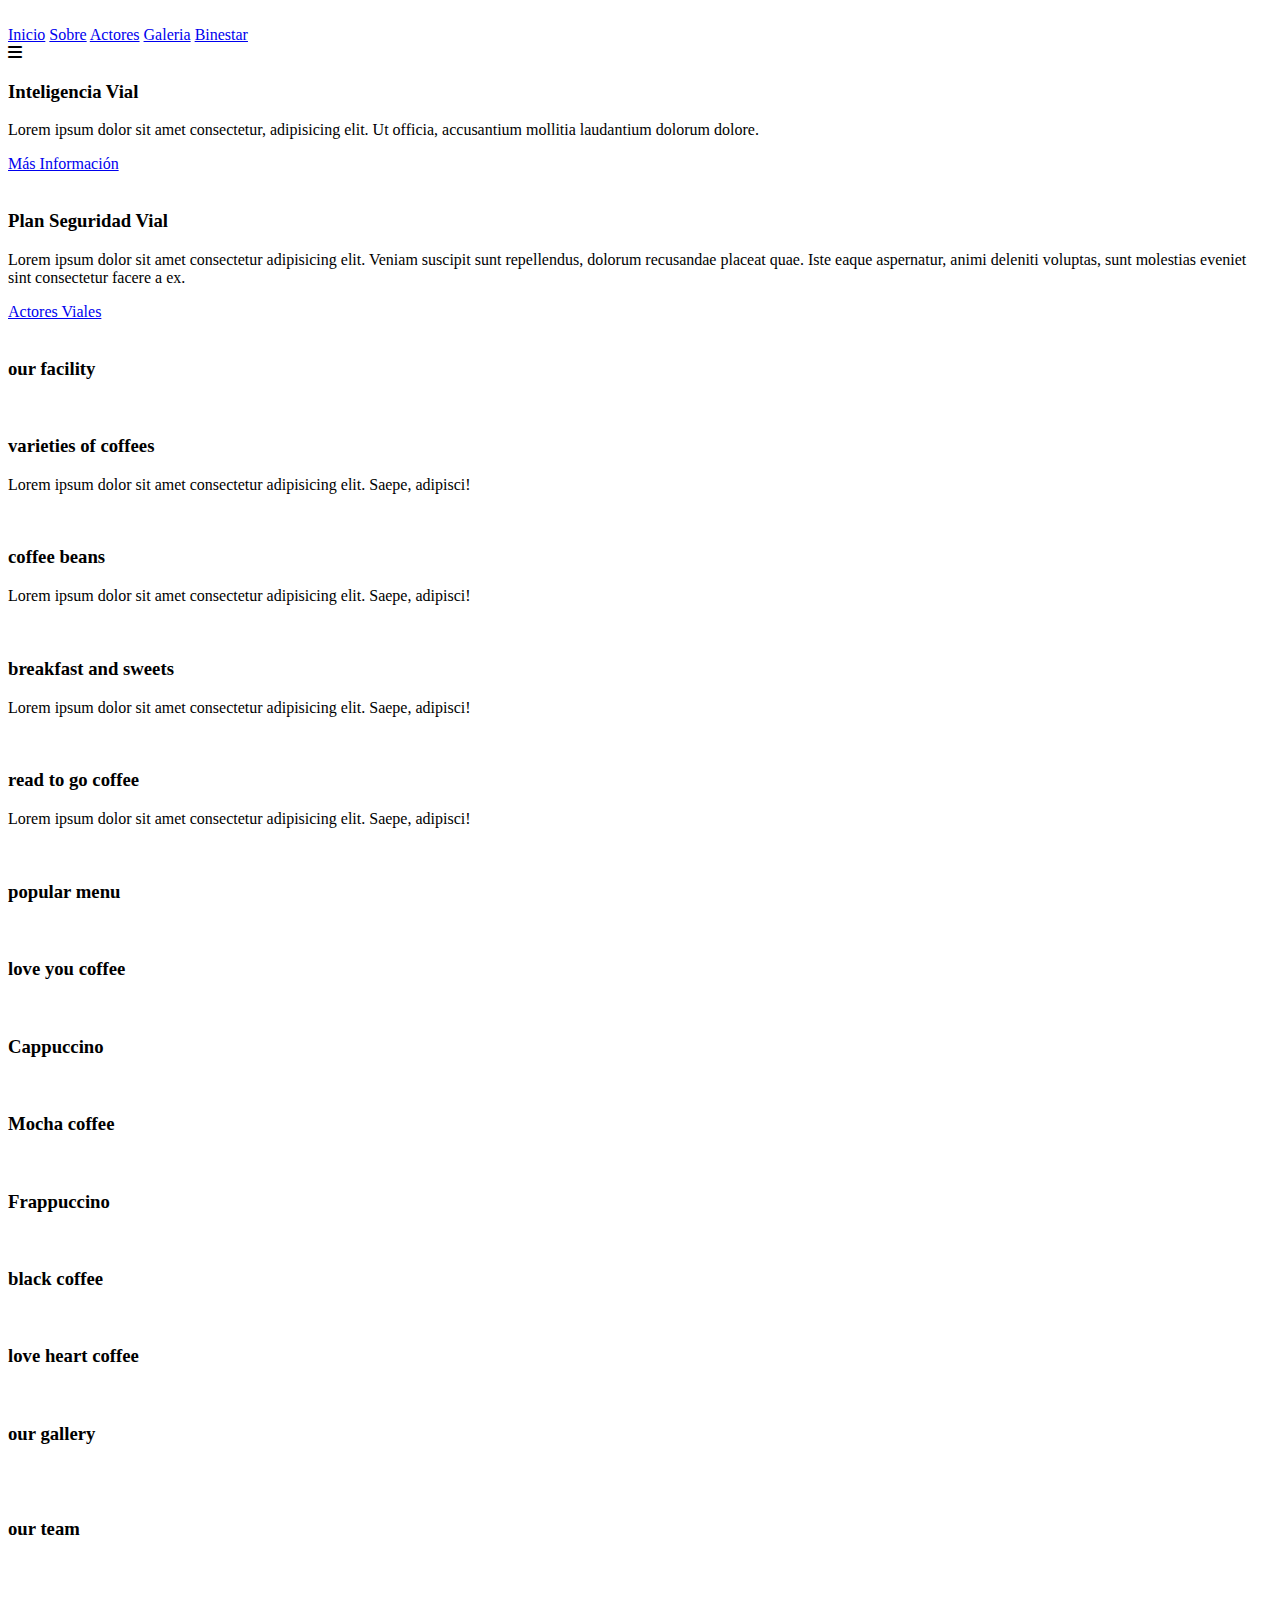
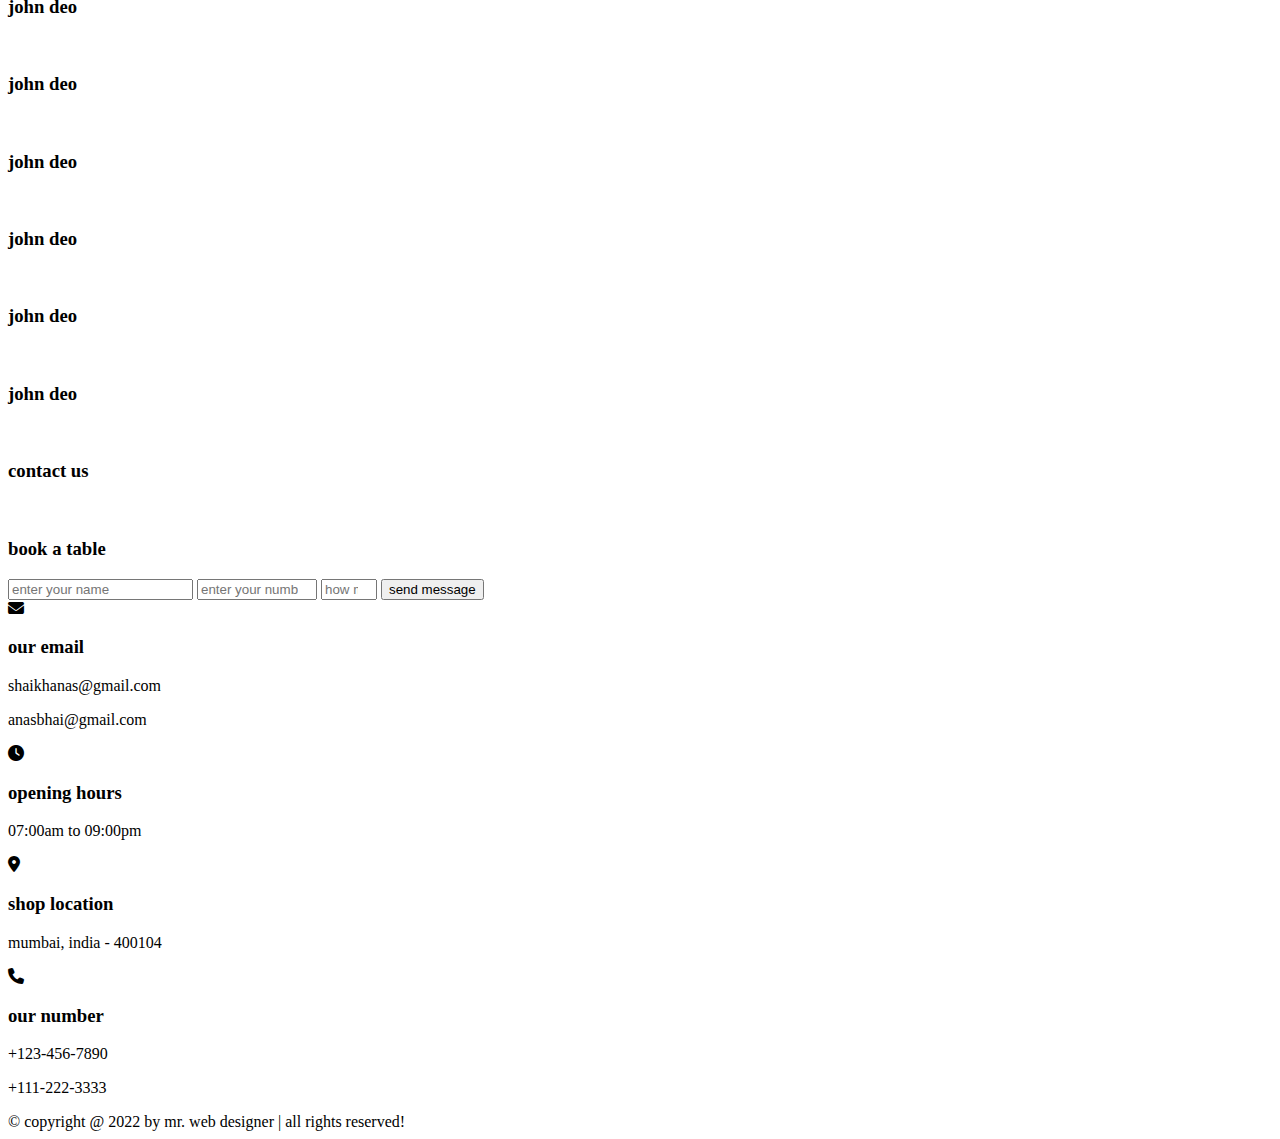
==== index.html @ 73ae0fb1 "Initial Comit" ====
<!DOCTYPE html>
<html lang="en">
<head>
   <meta charset="UTF-8">
   <meta http-equiv="X-UA-Compatible" content="IE=edge">
   <meta name="viewport" content="width=device-width, initial-scale=1.0">
   <title>Inteligencia Vial</title>

   <!-- font awesome cdn link  -->
   <link rel="stylesheet" href="https://cdnjs.cloudflare.com/ajax/libs/font-awesome/6.1.1/css/all.min.css">

   <!-- custom css file link  -->
   <link rel="stylesheet" href="estilos/style.css">

</head>
<body>
   
<!-- header section starts  -->

<header class="header">

   <section class="flex">

      <a href="#home" class="logo"><img src="imagenes/logo.png" alt=""></a>

      <nav class="navbar">
         <a href="#home">Inicio</a>
         <a href="#about">Sobre</a>
         <a href="#act">Actores</a>
         <a href="#gallery">Galeria</a>
         <a href="#bien">Binestar</a>
      </nav>

      <div id="menu-btn" class="fas fa-bars"></div>

   </section>

</header>

<!-- header section ends -->

<!-- home section starts  -->

<div class="home-bg">

   <section class="home" id="home">

      <div class="content">
         <h3>Inteligencia Vial</h3>
         <p>Lorem ipsum dolor sit amet consectetur, adipisicing elit. Ut officia, accusantium mollitia laudantium dolorum dolore.</p>
         <a href="#about" class="btn">Más Información</a>
      </div>

   </section>

</div>

<!-- home section ends -->

<!-- about section starts  -->

<section class="about" id="about">

   <div class="image">
      <img src="imagenes/about-img.svg" alt="">
   </div>

   <div class="content">
      <h3>Plan Seguridad Vial</h3>
      <p>Lorem ipsum dolor sit amet consectetur adipisicing elit. Veniam suscipit sunt repellendus, dolorum recusandae placeat quae. Iste eaque aspernatur, animi deleniti voluptas, sunt molestias eveniet sint consectetur facere a ex.</p>
      <a href="#menu" class="btn">Actores Viales</a>
   </div>

</section>

<!-- about section ends -->

<!-- facility section starts  -->

<section class="facility">

   <div class="heading">
      <img src="imagenes/heading-img.png" alt="">
      <h3>our facility</h3>
   </div>

   <div class="box-container">

      <div class="box">
         <img src="imagenes/icon-1.png" alt="">
         <h3>varieties of coffees</h3>
         <p>Lorem ipsum dolor sit amet consectetur adipisicing elit. Saepe, adipisci!</p>
      </div>

      <div class="box">
         <img src="imagenes/icon-2.png" alt="">
         <h3>coffee beans</h3>
         <p>Lorem ipsum dolor sit amet consectetur adipisicing elit. Saepe, adipisci!</p>
      </div>

      <div class="box">
         <img src="imagenes/icon-3.png" alt="">
         <h3>breakfast and sweets</h3>
         <p>Lorem ipsum dolor sit amet consectetur adipisicing elit. Saepe, adipisci!</p>
      </div>

      <div class="box">
         <img src="imagenes/icon-4.png" alt="">
         <h3>read to go coffee</h3>
         <p>Lorem ipsum dolor sit amet consectetur adipisicing elit. Saepe, adipisci!</p>
      </div>

   </div>

</section>

<!-- facility section ends -->

<!-- menu section starts  -->

<section class="menu" id="act">

   <div class="heading">
      <img src="imagenes/heading-img.png" alt="">
      <h3>popular menu</h3>
   </div>

   <div class="box-container">

      <div class="box">
         <img src="imagenes/menu-1.png" alt="">
         <h3>love you coffee</h3>
      </div>

      <div class="box">
         <img src="imagenes/menu-2.png" alt="">
         <h3>Cappuccino</h3>
      </div>

      <div class="box">
         <img src="imagenes/menu-3.png" alt="">
         <h3>Mocha coffee</h3>
      </div>

      <div class="box">
         <img src="imagenes/menu-4.png" alt="">
         <h3>Frappuccino</h3>
      </div>

      <div class="box">
         <img src="imagenes/menu-5.png" alt="">
         <h3>black coffee</h3>
      </div>

      <div class="box">
         <img src="imagenes/menu-6.png" alt="">
         <h3>love heart coffee</h3>
      </div>

   </div>

</section>

<!-- menu section ends -->

<!-- gallery section starts  -->

<section class="gallery" id="gallery">

   <div class="heading">
      <img src="imagenes/heading-img.png" alt="">
      <h3>our gallery</h3>
   </div>

   <div class="box-container">
      <img src="imagenes/gallery-1.webp" alt="">
      <img src="imagenes/gallery-2.webp" alt="">
      <img src="imagenes/gallery-3.webp" alt="">
      <img src="imagenes/gallery-4.webp" alt="">
      <img src="imagenes/gallery-5.webp" alt="">
      <img src="imagenes/gallery-6.webp" alt="">
   </div>

</section>

<!-- gallery section ends -->

<!-- team section starts  -->

<section class="team" id="bien">

   <div class="heading">
      <img src="imagenes/heading-img.png" alt="">
      <h3>our team</h3>
   </div>

   <div class="box-container">

      <div class="box">
         <img src="imagenes/our-team-1.jpg" alt="">
         <h3>john deo</h3>
      </div>
      <div class="box">
         <img src="imagenes/our-team-2.jpg" alt="">
         <h3>john deo</h3>
      </div>
      <div class="box">
         <img src="imagenes/our-team-3.jpg" alt="">
         <h3>john deo</h3>
      </div>
      <div class="box">
         <img src="imagenes/our-team-4.jpg" alt="">
         <h3>john deo</h3>
      </div>
      <div class="box">
         <img src="imagenes/our-team-5.jpg" alt="">
         <h3>john deo</h3>
      </div>
      <div class="box">
         <img src="imagenes/our-team-6.jpg" alt="">
         <h3>john deo</h3>
      </div>

   </div>

</section>

<!-- team section ends -->

<!-- contact section starts  -->

<section class="contact" id="contact">

   <div class="heading">
      <img src="imagenes/heading-img.png" alt="">
      <h3>contact us</h3>
   </div>

   <div class="row">

      <div class="image">
         <img src="imagenes/contact-img.svg" alt="">
      </div>

      <form action="" method="post">
         <h3>book a table</h3>
         <input type="text" name="name" required class="box" maxlength="20" placeholder="enter your name">
         <input type="number" name="number" required class="box" maxlength="20" placeholder="enter your number" min="0" max="9999999999" onkeypress="if(this.value.length == 10) return false">
         <input type="number" name="guests" required class="box" maxlength="20" placeholder="how many guests" min="0" max="99" onkeypress="if(this.value.length == 2) return false">
         <input type="submit" name="send" value="send message" class="btn">
      </form>

   </div>

</section>

<!-- contact section ends -->

<!-- footer section starts  -->

<section class="footer">

   <div class="box-container">

      <div class="box">
         <i class="fas fa-envelope"></i>
         <h3>our email</h3>
         <p>shaikhanas@gmail.com</p>
         <p>anasbhai@gmail.com</p>
      </div>

      <div class="box">
         <i class="fas fa-clock"></i>
         <h3>opening hours</h3>
         <p>07:00am to 09:00pm</p>
      </div>

      <div class="box">
         <i class="fas fa-map-marker-alt"></i>
         <h3>shop location</h3>
         <p>mumbai, india - 400104</p>
      </div>

      <div class="box">
         <i class="fas fa-phone"></i>
         <h3>our number</h3>
         <p>+123-456-7890</p>
         <p>+111-222-3333</p>
      </div>

   </div>

   <div class="credit"> &copy; copyright @ 2022 by <span>mr. web designer</span> | all rights reserved! </div>

</section>

<!-- footer section ends -->


<!-- menu vista celular -->
<script src="menu/script.js"></script>

</body>
</html>
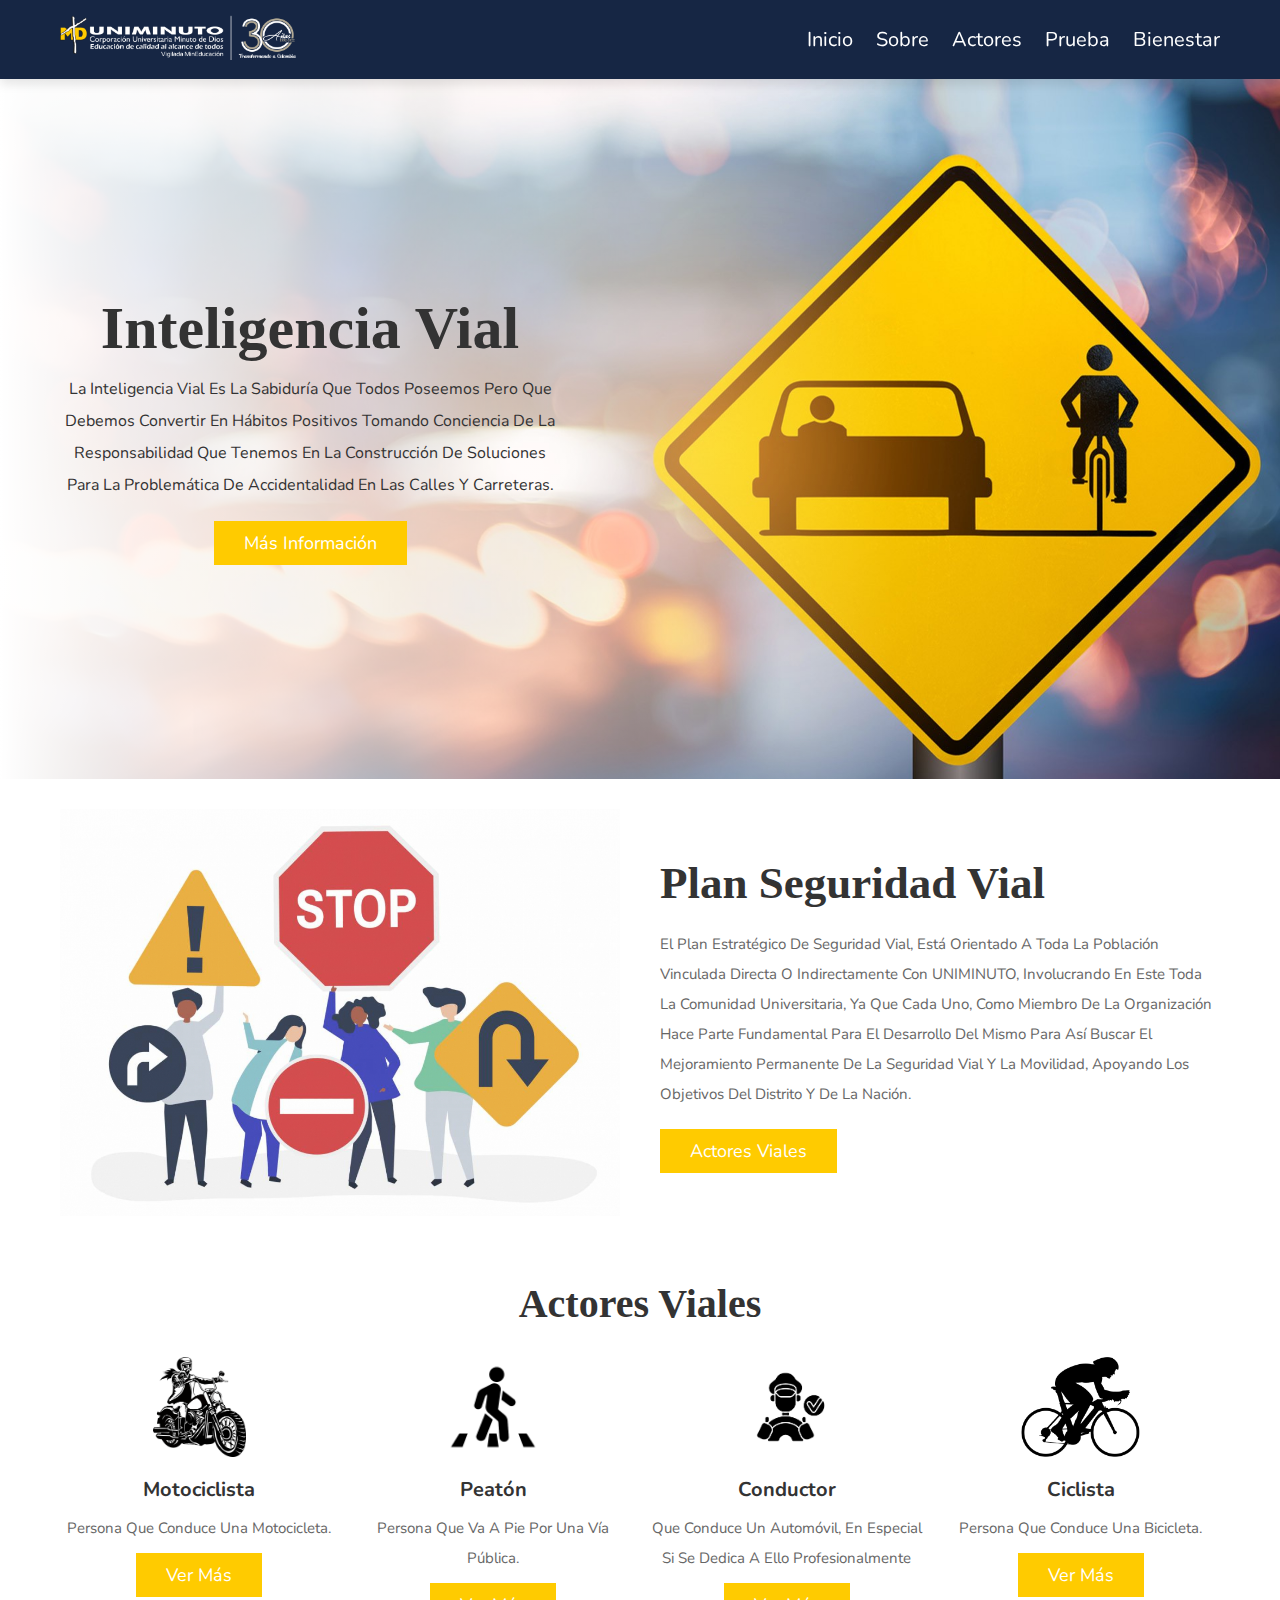
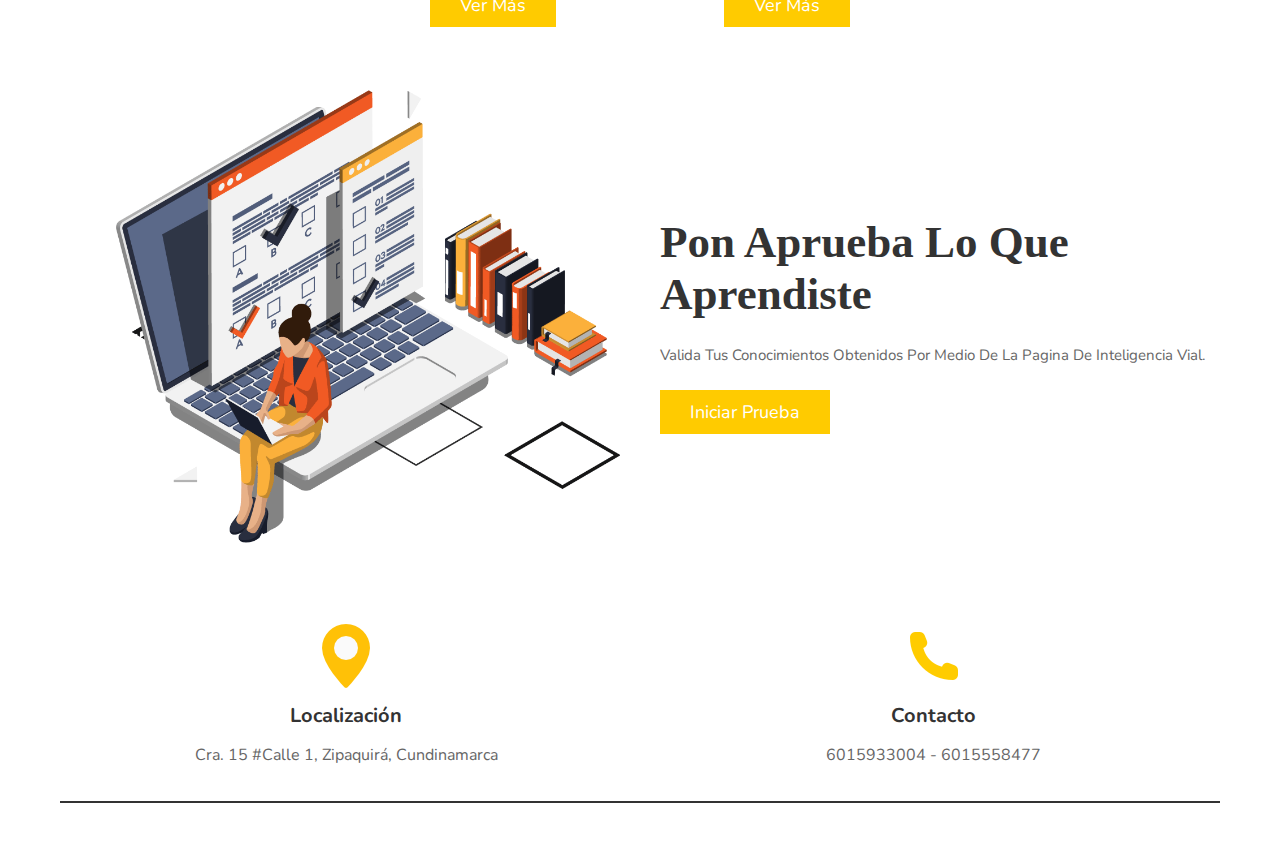
==== commit a6856d70: "Add files via upload" ====
--- a/index.html
+++ b/index.html
@@ -6,16 +6,15 @@
    <meta name="viewport" content="width=device-width, initial-scale=1.0">
    <title>Inteligencia Vial</title>
 
-   <!-- font awesome cdn link  -->
    <link rel="stylesheet" href="https://cdnjs.cloudflare.com/ajax/libs/font-awesome/6.1.1/css/all.min.css">
 
-   <!-- custom css file link  -->
+
    <link rel="stylesheet" href="estilos/style.css">
 
 </head>
 <body>
    
-<!-- header section starts  -->
+
 
 <header class="header">
 
@@ -26,9 +25,9 @@
       <nav class="navbar">
          <a href="#home">Inicio</a>
          <a href="#about">Sobre</a>
-         <a href="#act">Actores</a>
-         <a href="#gallery">Galeria</a>
-         <a href="#bien">Binestar</a>
+         <a href="#facility">Actores</a>
+         <a href="#gallery">Prueba</a>
+         <a href="#bien">Bienestar</a>
       </nav>
 
       <div id="menu-btn" class="fas fa-bars"></div>
@@ -37,9 +36,7 @@
 
 </header>
 
-<!-- header section ends -->
 
-<!-- home section starts  -->
 
 <div class="home-bg">
 
@@ -47,7 +44,7 @@
 
       <div class="content">
          <h3>Inteligencia Vial</h3>
-         <p>Lorem ipsum dolor sit amet consectetur, adipisicing elit. Ut officia, accusantium mollitia laudantium dolorum dolore.</p>
+         <p>La inteligencia vial es la sabiduría que todos poseemos pero que debemos convertir en hábitos positivos tomando conciencia de la responsabilidad que tenemos en la construcción de soluciones para la problemática de accidentalidad en las calles y carreteras.</p>
          <a href="#about" class="btn">Más Información</a>
       </div>
 
@@ -55,249 +52,108 @@
 
 </div>
 
-<!-- home section ends -->
-
-<!-- about section starts  -->
 
 <section class="about" id="about">
 
    <div class="image">
-      <img src="imagenes/about-img.svg" alt="">
+      <img src="imagenes/plan.jpg" alt="">
    </div>
 
    <div class="content">
       <h3>Plan Seguridad Vial</h3>
-      <p>Lorem ipsum dolor sit amet consectetur adipisicing elit. Veniam suscipit sunt repellendus, dolorum recusandae placeat quae. Iste eaque aspernatur, animi deleniti voluptas, sunt molestias eveniet sint consectetur facere a ex.</p>
-      <a href="#menu" class="btn">Actores Viales</a>
+      <p>El Plan Estratégico de Seguridad Vial, está orientado a toda la población vinculada directa o
+      indirectamente con UNIMINUTO, involucrando en este toda la comunidad universitaria, ya
+      que cada uno, como miembro de la organización hace parte fundamental para el desarrollo
+      del mismo para así buscar el mejoramiento permanente de la seguridad vial y la movilidad,
+      apoyando los objetivos del distrito y de la nación.</p>
+      <a href="#facility" class="btn">Actores Viales</a>
    </div>
 
 </section>
 
-<!-- about section ends -->
 
-<!-- facility section starts  -->
-
-<section class="facility">
+<section class="facility" id="facility">
 
    <div class="heading">
-      <img src="imagenes/heading-img.png" alt="">
-      <h3>our facility</h3>
+   
+      <h3>Actores Viales</h3>
    </div>
 
    <div class="box-container">
 
       <div class="box">
-         <img src="imagenes/icon-1.png" alt="">
-         <h3>varieties of coffees</h3>
-         <p>Lorem ipsum dolor sit amet consectetur adipisicing elit. Saepe, adipisci!</p>
+         <img src="imagenes/icon-1.jpg" alt="">
+         <h3>Motociclista</h3>
+         <p>Persona que conduce una motocicleta. </p>
+         <a href="paneles/motociclista.html" class="btn">Ver Más</a>
       </div>
 
       <div class="box">
-         <img src="imagenes/icon-2.png" alt="">
-         <h3>coffee beans</h3>
-         <p>Lorem ipsum dolor sit amet consectetur adipisicing elit. Saepe, adipisci!</p>
+         <img src="imagenes/icon-2.jpg" alt="">
+         <h3>Peatón</h3>
+         <p>Persona que va a pie por una vía pública.</p>
+         <a href="paneles/peaton.html" class="btn">Ver Más</a>
       </div>
 
       <div class="box">
-         <img src="imagenes/icon-3.png" alt="">
-         <h3>breakfast and sweets</h3>
-         <p>Lorem ipsum dolor sit amet consectetur adipisicing elit. Saepe, adipisci!</p>
+         <img src="imagenes/icon-3.jpg" alt="">
+         <h3>Conductor</h3>
+         <p>Que conduce un automóvil, en especial si se dedica a ello profesionalmente</p>
+         <a href="paneles/conductor.html" class="btn">Ver Más</a>
       </div>
 
       <div class="box">
          <img src="imagenes/icon-4.png" alt="">
-         <h3>read to go coffee</h3>
-         <p>Lorem ipsum dolor sit amet consectetur adipisicing elit. Saepe, adipisci!</p>
+         <h3>Ciclista</h3>
+         <p>Persona que conduce una bicicleta. </p>
+         <a href="paneles/ciclista.html" class="btn">Ver Más</a>
       </div>
 
    </div>
 
 </section>
 
-<!-- facility section ends -->
 
-<!-- menu section starts  -->
 
-<section class="menu" id="act">
+<section class="about" id="gallery">
 
-   <div class="heading">
-      <img src="imagenes/heading-img.png" alt="">
-      <h3>popular menu</h3>
+   <div class="image">
+      <img src="imagenes/prueba.png" alt="">
    </div>
+
+   <div class="content">
+      <h3>Pon Aprueba Lo que Aprendiste</h3>
+      <p>Valida tus conocimientos obtenidos por medio de la pagina de inteligencia vial.</p>
+      <a href="https://view.genial.ly/6366cbcaef2a8b0013629e55/interactive-content-quizpaginawebinteligenciavial" class="btn">Iniciar Prueba</a>
+   </div>
+
+</section>
+
+
+
+<section class="footer" id="bien">
 
    <div class="box-container">
 
       <div class="box">
-         <img src="imagenes/menu-1.png" alt="">
-         <h3>love you coffee</h3>
+         <img src="imagenes/localizacion.png" alt="">
+         <h3>Localización</h3>
+         <p> Cra. 15 #Calle 1, Zipaquirá, Cundinamarca</p>
       </div>
 
       <div class="box">
-         <img src="imagenes/menu-2.png" alt="">
-         <h3>Cappuccino</h3>
-      </div>
-
-      <div class="box">
-         <img src="imagenes/menu-3.png" alt="">
-         <h3>Mocha coffee</h3>
-      </div>
-
-      <div class="box">
-         <img src="imagenes/menu-4.png" alt="">
-         <h3>Frappuccino</h3>
-      </div>
-
-      <div class="box">
-         <img src="imagenes/menu-5.png" alt="">
-         <h3>black coffee</h3>
-      </div>
-
-      <div class="box">
-         <img src="imagenes/menu-6.png" alt="">
-         <h3>love heart coffee</h3>
+         <img src="imagenes/llamar.png" alt="">
+         <h3>Contacto</h3>
+         <p>6015933004 - 6015558477</p>
       </div>
 
    </div>
 
-</section>
-
-<!-- menu section ends -->
-
-<!-- gallery section starts  -->
-
-<section class="gallery" id="gallery">
-
-   <div class="heading">
-      <img src="imagenes/heading-img.png" alt="">
-      <h3>our gallery</h3>
-   </div>
-
-   <div class="box-container">
-      <img src="imagenes/gallery-1.webp" alt="">
-      <img src="imagenes/gallery-2.webp" alt="">
-      <img src="imagenes/gallery-3.webp" alt="">
-      <img src="imagenes/gallery-4.webp" alt="">
-      <img src="imagenes/gallery-5.webp" alt="">
-      <img src="imagenes/gallery-6.webp" alt="">
-   </div>
+   <div class="credit">  </div>
 
 </section>
 
-<!-- gallery section ends -->
 
-<!-- team section starts  -->
-
-<section class="team" id="bien">
-
-   <div class="heading">
-      <img src="imagenes/heading-img.png" alt="">
-      <h3>our team</h3>
-   </div>
-
-   <div class="box-container">
-
-      <div class="box">
-         <img src="imagenes/our-team-1.jpg" alt="">
-         <h3>john deo</h3>
-      </div>
-      <div class="box">
-         <img src="imagenes/our-team-2.jpg" alt="">
-         <h3>john deo</h3>
-      </div>
-      <div class="box">
-         <img src="imagenes/our-team-3.jpg" alt="">
-         <h3>john deo</h3>
-      </div>
-      <div class="box">
-         <img src="imagenes/our-team-4.jpg" alt="">
-         <h3>john deo</h3>
-      </div>
-      <div class="box">
-         <img src="imagenes/our-team-5.jpg" alt="">
-         <h3>john deo</h3>
-      </div>
-      <div class="box">
-         <img src="imagenes/our-team-6.jpg" alt="">
-         <h3>john deo</h3>
-      </div>
-
-   </div>
-
-</section>
-
-<!-- team section ends -->
-
-<!-- contact section starts  -->
-
-<section class="contact" id="contact">
-
-   <div class="heading">
-      <img src="imagenes/heading-img.png" alt="">
-      <h3>contact us</h3>
-   </div>
-
-   <div class="row">
-
-      <div class="image">
-         <img src="imagenes/contact-img.svg" alt="">
-      </div>
-
-      <form action="" method="post">
-         <h3>book a table</h3>
-         <input type="text" name="name" required class="box" maxlength="20" placeholder="enter your name">
-         <input type="number" name="number" required class="box" maxlength="20" placeholder="enter your number" min="0" max="9999999999" onkeypress="if(this.value.length == 10) return false">
-         <input type="number" name="guests" required class="box" maxlength="20" placeholder="how many guests" min="0" max="99" onkeypress="if(this.value.length == 2) return false">
-         <input type="submit" name="send" value="send message" class="btn">
-      </form>
-
-   </div>
-
-</section>
-
-<!-- contact section ends -->
-
-<!-- footer section starts  -->
-
-<section class="footer">
-
-   <div class="box-container">
-
-      <div class="box">
-         <i class="fas fa-envelope"></i>
-         <h3>our email</h3>
-         <p>shaikhanas@gmail.com</p>
-         <p>anasbhai@gmail.com</p>
-      </div>
-
-      <div class="box">
-         <i class="fas fa-clock"></i>
-         <h3>opening hours</h3>
-         <p>07:00am to 09:00pm</p>
-      </div>
-
-      <div class="box">
-         <i class="fas fa-map-marker-alt"></i>
-         <h3>shop location</h3>
-         <p>mumbai, india - 400104</p>
-      </div>
-
-      <div class="box">
-         <i class="fas fa-phone"></i>
-         <h3>our number</h3>
-         <p>+123-456-7890</p>
-         <p>+111-222-3333</p>
-      </div>
-
-   </div>
-
-   <div class="credit"> &copy; copyright @ 2022 by <span>mr. web designer</span> | all rights reserved! </div>
-
-</section>
-
-<!-- footer section ends -->
-
-
-<!-- menu vista celular -->
 <script src="menu/script.js"></script>
 
 </body>
--- a/estilos/style.css
+++ b/estilos/style.css
@@ -0,0 +1,606 @@
+@import url('https://fonts.googleapis.com/css2?family=Merienda+One&family=Nunito:wght@200;300;400;500;600&display=swap');
+
+:root{
+   --main-color:#FFCB00;
+   --black:#333;
+   --white:#fff;
+   --light-color:#666;
+   --border:.2rem solid var(--black);
+   --box-shadow:0 .5rem 1rem rgba(0,0,0,.1);
+}
+
+*{
+   font-family: 'Nunito', sans-serif;
+   margin:0; padding:0;
+   box-sizing: border-box;
+   outline: none; border:none;
+   text-decoration: none;
+   text-transform: capitalize;
+}
+
+
+
+::-webkit-scrollbar{
+   height: .5rem;
+   width: 1rem;
+}
+
+::-webkit-scrollbar-track{
+   background-color: rgb(0, 0, 0);
+}
+
+::-webkit-scrollbar-thumb{
+   background-color: var(--main-color);
+}
+
+html{
+   font-size: 62.5%;
+   overflow-x: hidden;
+   scroll-behavior: smooth;
+   scroll-padding-top: 6.5rem;
+}
+
+section{
+   padding:3rem 2rem;
+   max-width: 1200px;
+   margin:0 auto;
+}
+
+.heading{
+   text-align: center;
+   margin-bottom: 3rem;
+}
+
+.heading img{
+   height: 4rem;
+   margin-bottom: 1rem;
+}
+
+.heading h3{
+   font-size:4rem;
+   color:var(--black);
+   font-family: 'Merienda One', cursive;
+}
+
+.btn{
+   display: inline-block;
+   margin-top: 1rem;
+   background-color: rgb(255,203,0);
+   cursor: pointer;
+   color:var(--white);
+   font-size: 1.8rem;
+   padding:1rem 3rem;
+}
+
+.btn:hover{
+   background-color: rgb(22,38,68);
+}
+
+.header{
+   position: sticky;
+   top:0; left: 0; right:0;
+   background-color: rgb(22,38,68);
+   box-shadow: var(--box-shadow);
+   z-index: 1000;
+}
+
+.header .flex{
+   display: flex;
+   align-items: center;
+   justify-content: space-between;
+   position: relative;
+   padding:1.5rem 2rem;
+}
+
+.header .flex .logo img{
+   height: 4.5rem;
+}
+
+.header .flex .navbar a{
+   margin-left: 2rem;
+   font-size: 2rem;
+   color:white;
+}
+
+.header .flex .navbar a:hover{
+   text-decoration: underline;
+   color:var(--main-color);
+}
+
+#menu-btn{
+   display: none;
+   font-size: 2.5rem;
+   color:white;
+   cursor: pointer;
+}
+
+.home-bg{
+   background:linear-gradient(90deg, var(--white), transparent 70%), url(../imagenes/home-bg.jpg) no-repeat;
+   background-size: cover;
+   background-position: center;
+}
+
+.home-bgmoto{
+   background:linear-gradient(90deg, var(--white), transparent 70%), url(../imagenes/motop.jpg) no-repeat;
+   background-size: cover;
+   background-position: center;
+}
+
+.home-bgpeaton{
+   background:linear-gradient(90deg, var(--white), transparent 70%), url(../imagenes/peatonp.jpg) no-repeat;
+   background-size: cover;
+   background-position: center;
+}
+
+.home-bgconductor{
+   background:linear-gradient(90deg, var(--white), transparent 70%), url(../imagenes/conductorp.jpg) no-repeat;
+   background-size: cover;
+   background-position: center;
+}
+
+.home-bgciclista{
+   background:linear-gradient(90deg, var(--white), transparent 70%), url(../imagenes/ciclistap.jpg) no-repeat;
+   background-size: cover;
+   background-position: center;
+}
+
+
+
+.home-bg .home{
+   min-height: 70rem;
+   display: flex;
+   align-items: center;
+}
+
+.home-bgmoto .home{
+   min-height: 70rem;
+   display: flex;
+   align-items: center;
+}
+
+.home-bgpeaton .home{
+   min-height: 70rem;
+   display: flex;
+   align-items: center;
+}
+
+.home-bgconductor .home{
+   min-height: 70rem;
+   display: flex;
+   align-items: center;
+}
+
+.home-bgciclista .home{
+   min-height: 70rem;
+   display: flex;
+   align-items: center;
+}
+
+.home-bg .home .content{
+   width: 50rem;
+   text-align: center;
+}
+
+.home-bgmoto .home .content{
+   width: 50rem;
+   text-align: center;
+}
+
+.home-bgpeaton .home .content{
+   width: 50rem;
+   text-align: center;
+}
+
+.home-bgconductor .home .content{
+   width: 50rem;
+   text-align: center;
+}
+
+.home-bgciclista .home .content{
+   width: 50rem;
+   text-align: center;
+}
+
+
+.home-bg .home .content h3{
+   font-size: 6rem;
+   color:var(--black);
+   font-family: 'Merienda One', cursive;
+}
+
+.home-bgmoto .home .content h3{
+   font-size: 6rem;
+   color:var(--black);
+   font-family: 'Merienda One', cursive;
+}
+
+
+.home-bgpeaton .home .content h3{
+   font-size: 6rem;
+   color:var(--black);
+   font-family: 'Merienda One', cursive;
+}
+
+.home-bgconductor .home .content h3{
+   font-size: 6rem;
+   color:var(--black);
+   font-family: 'Merienda One', cursive;
+}
+
+.home-bgciclista .home .content h3{
+   font-size: 6rem;
+   color:var(--black);
+   font-family: 'Merienda One', cursive;
+}
+
+
+.home-bg .home .content p{
+   padding:1rem 0;
+   font-size: 1.6rem;
+   color:var(--black);
+   line-height: 2;
+}
+
+
+.home-bgmoto .home .content p{
+   padding:1rem 0;
+   font-size: 1.6rem;
+   color:var(--black);
+   line-height: 2;
+} 
+
+.home-bgpeaton .home .content p{
+   padding:1rem 0;
+   font-size: 1.6rem;
+   color:var(--black);
+   line-height: 2;
+} 
+
+.home-bgconductor .home .content p{
+   padding:1rem 0;
+   font-size: 1.6rem;
+   color:var(--black);
+   line-height: 2;
+} 
+
+.home-bgciclista .home .content p{
+   padding:1rem 0;
+   font-size: 1.6rem;
+   color:var(--black);
+   line-height: 2;
+} 
+
+.about{
+   display: flex;
+   align-items: center;
+   flex-wrap: wrap;
+   gap:4rem;
+}
+
+.about .image{
+   flex:1 1 40rem;
+}
+
+.about .image img{
+   width: 100%;
+}
+
+.about .content{
+   flex:1 1 40rem;
+}
+
+.about .content h3{
+   font-size: 4.5rem;
+   color:var(--black);
+   font-family: 'Merienda One', cursive;
+   padding-bottom: 1rem;
+}
+
+.about .content p{
+   padding:1rem 0;
+   line-height: 2;
+   color:var(--light-color);
+   font-size: 1.5rem;
+}
+
+.facility .box-container{
+   display: grid;
+   grid-template-columns: repeat(auto-fit, minmax(27rem, 1fr));
+   gap:1.5rem;
+   align-items: flex-start;
+}
+
+.facility .box-container .box{
+   text-align: center;
+}
+
+
+.facility .box-container .box img{
+   height: 10rem;
+   margin-bottom: .5rem;
+}
+
+.facility .box-container .box h3{
+   font-size: 2rem;
+   color:var(--black);
+   margin:1rem 0;
+}
+
+.facility .box-container .box p{
+   line-height: 2;
+   font-size: 1.5rem;
+   color:var(--light-color);
+}
+
+.menu .box-container{
+   display: grid;
+   grid-template-columns: repeat(auto-fit, 30rem);
+   gap:2rem;
+   align-items: flex-start;
+   justify-content: center;
+}
+
+.menu .box-container .box{
+   text-align: center;
+}
+
+.menu .box-container .box img{
+   width: 100%;
+   margin-bottom: 1rem;
+}
+
+.menu .box-container .box h3{
+   font-size: 2rem;
+   color:var(--black);
+}
+
+.gallery .box-container{
+   display: grid;
+   grid-template-columns: repeat(auto-fit, 33rem);
+   gap:1.5rem;
+   justify-content: center;
+}
+
+.gallery .box-container img{
+   height: 100%;
+   width: 100%;
+   object-fit: cover;
+}
+
+.team .box-container{
+   display: grid;
+   grid-template-columns: repeat(auto-fit, 33rem);
+   gap:1.5rem;
+   justify-content: center;
+}
+
+.team .box-container .box{
+   text-align: center;
+}
+
+.team .box-container .box img{
+   width: 100%;
+   object-fit: cover;
+   margin-bottom: .5rem;
+}
+
+.team .box-container .box h3{
+   font-size: 2rem;
+   color:var(--black);
+}
+
+.contact .row{
+   display: flex;
+   align-items: center;
+   flex-wrap: wrap;
+   gap:2rem;
+}
+
+.contact .row .image{
+   flex:1 1 50rem;
+}
+
+.contact .row .image img{
+   width: 100%;
+}
+
+.contact .row form{
+   flex:1 1 30rem;
+   border:var(--border);
+   padding:2rem;
+   text-align: center;
+}
+
+.contact .row form h3{
+   font-size: 2.5rem;
+   margin-bottom: 1rem;
+   color:var(--black);
+}
+
+.contact .row form .box{
+   width: 100%;
+   padding:1.4rem;
+   font-size: 1.8rem;
+   color:var(--black);
+   border:var(--border);
+   margin:1rem 0;
+}
+
+.footer .box-container{
+   display: grid;
+   grid-template-columns: repeat(auto-fit, minmax(27rem, 1fr));
+   gap:1.5rem;
+   align-items: flex-start;
+}
+
+.footer .box-container .box{
+   text-align: center;
+}
+
+.footer .box-container .box i{
+   font-size: 2.5rem;
+   line-height: 6rem;
+   height: 6rem;
+   width: 6rem;
+   border-radius: 50%;
+   background-color: var(--main-color);
+   color:var(--white);
+   margin-bottom: 1rem;
+}
+
+.footer .box-container .box h3{
+   margin:1rem 0;
+   font-size: 2rem;
+   color:var(--black);
+}
+
+.footer .box-container .box p{
+   line-height: 2;
+   font-size: 1.6rem;
+   color:var(--light-color);
+}
+
+.footer .credit{
+   text-align: center;
+   margin-top: 3rem;
+   padding-top: 2.5rem;
+   border-top: var(--border);
+   font-size: 2rem;
+   color:var(--black);
+   /* padding-bottom: 7rem; */
+}
+
+.footer .credit span{
+   color:var(--main-color);
+}
+
+
+
+
+
+
+
+
+
+
+/* media queries  */
+
+@media (max-width:991px){
+
+   html{
+      font-size: 55%;
+   }
+
+}
+
+@media (max-width:768px){
+
+   #menu-btn{
+      display: inline-block;
+      transition: .2s linear;
+   }
+
+   #menu-btn.fa-times{
+      transform: rotate(180deg);
+   }
+
+   .header .flex .navbar{
+      position: absolute;
+      top:99%; left:0; right:0;
+      background-color: rgb(22, 38, 68);
+      border-top: var(--border);
+      border-bottom: var(--border);
+      clip-path: polygon(0 0, 100% 0, 100% 0, 0 0);
+      transition: .2s linear;
+   }
+
+   .header .flex .navbar.active{
+      clip-path: polygon(0 0, 100% 0, 100% 100%, 0% 100%);
+   }
+
+   .header .flex .navbar a{
+      display: block;
+      margin:2rem;
+   }
+
+   .home-bg{
+      background-position: left;
+   }
+
+   .home-bgmoto{
+      background-position: left;
+   }
+
+   .home-bgpeaton{
+      background-position: left;
+   }
+
+   .home-bgconductor{
+      background-position: left;
+   }
+
+    .home-bgciclista{
+      background-position: left;
+   }
+
+   .home-bg .home{
+      justify-content: center;
+   }
+
+   .home-bgmoto .home{
+      justify-content: center;
+   }
+
+   .home-bgpeaton .home{
+      justify-content: center;
+   }
+
+   .home-bgconductor .home{
+      justify-content: center;
+   }
+
+   .home-bgciclista .home{
+      justify-content: center;
+   }
+
+   .home-bg .home .content h3{
+      font-size: 4rem;
+   }
+
+   .home-bgmoto .home .content h3{
+      font-size: 4rem;
+   }
+
+   .home-bgpeaton .home .content h3{
+      font-size: 4rem;
+   }
+
+   .home-bgconductor .home .content h3{
+      font-size: 4rem;
+   }
+
+   .home-bgciclista .home .content h3{
+      font-size: 4rem;
+   }
+
+   .about .content h3{
+      font-size: 3rem;
+   }
+
+}
+
+@media (max-width:450px){
+
+   html{
+      font-size: 50%;
+   }
+
+   .heading img{
+      height: 3rem;
+   }
+
+   .heading h3{
+      font-size: 3rem;
+   }
+
+}